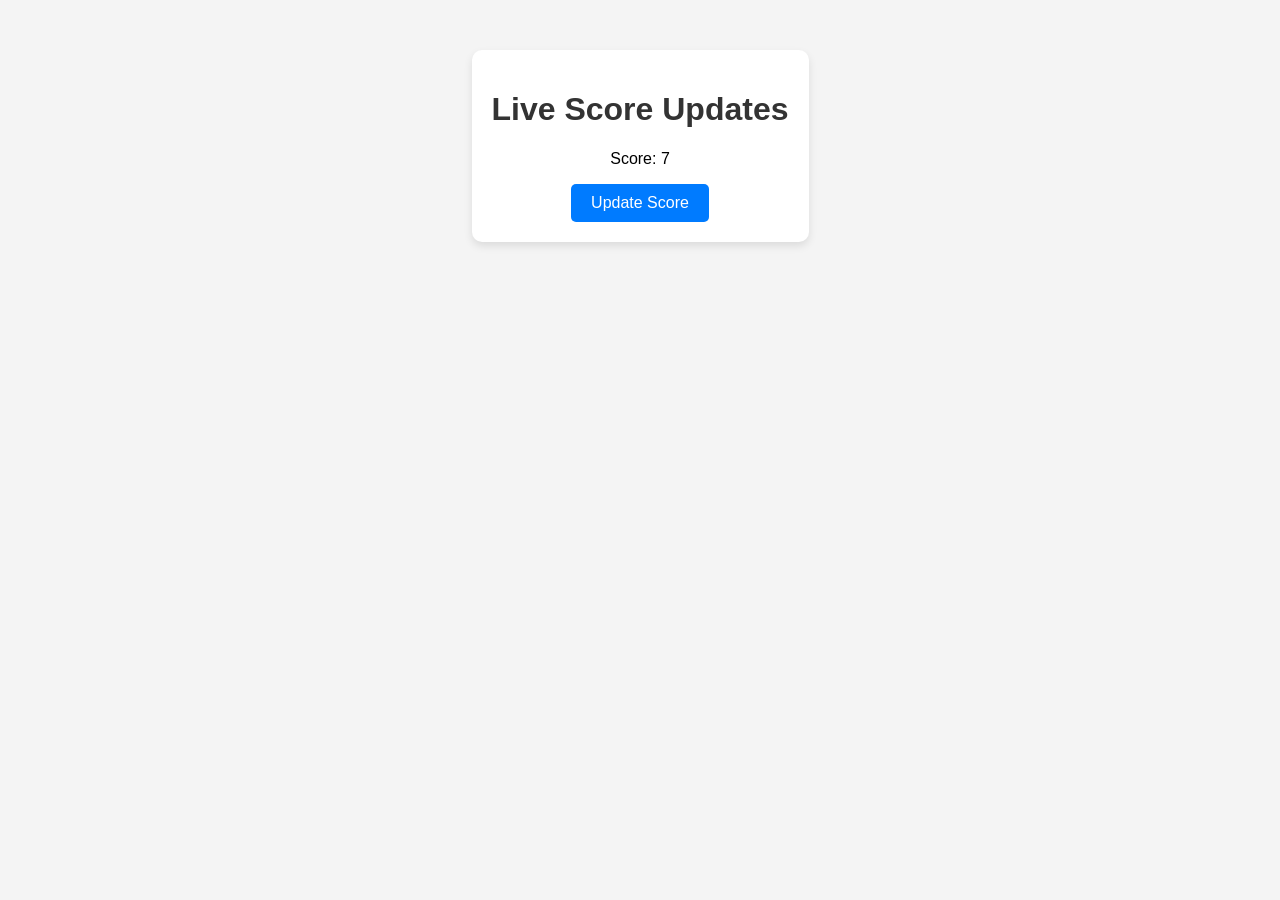
==== index.html @ dec2911f "Added initial files for ScoreSphere "A dynamic platform for live score updates, bringing the excitem" ====
<!DOCTYPE html>
<html lang="en">
<head>
  <meta charset="UTF-8">
  <meta name="viewport" content="width=device-width, initial-scale=1.0">
  <title>Score Updates</title>
  <link rel="stylesheet" href="styles.css">
</head>
<body>
  <div class="scoreboard">
    <h1>Live Score Updates</h1>
    <p id="score">Loading score...</p>
    <button onclick="updateScore()">Update Score</button>
  </div>
  <script src="script.js"></script>
</body>
</html>
---- styles.css ----
body {
  font-family: Arial, sans-serif;
  text-align: center;
  background-color: #f4f4f4;
  margin: 0;
  padding: 0;
}

.scoreboard {
  margin-top: 50px;
  padding: 20px;
  background: #fff;
  border-radius: 10px;
  box-shadow: 0 4px 8px rgba(0, 0, 0, 0.1);
  display: inline-block;
}

h1 {
  color: #333;
}

button {
  padding: 10px 20px;
  font-size: 16px;
  background-color: #007bff;
  color: #fff;
  border: none;
  border-radius: 5px;
  cursor: pointer;
}

button:hover {
  background-color: #0056b3;
}
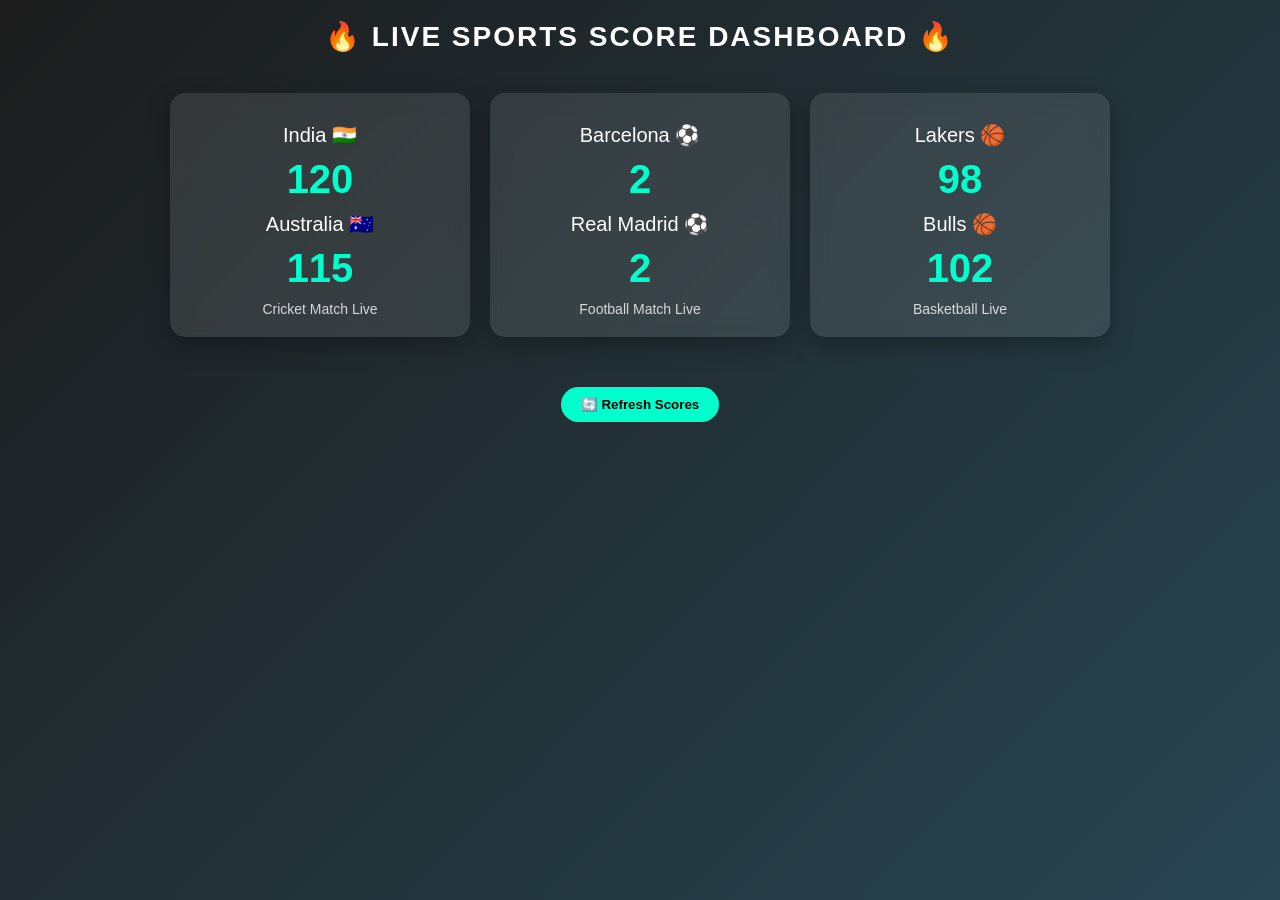
==== commit b2036c88: "Add files via upload" ====
--- a/index.html
+++ b/index.html
@@ -1,17 +1,181 @@
 <!DOCTYPE html>
 <html lang="en">
 <head>
-  <meta charset="UTF-8">
-  <meta name="viewport" content="width=device-width, initial-scale=1.0">
-  <title>Score Updates</title>
-  <link rel="stylesheet" href="styles.css">
+<meta charset="UTF-8" />
+<meta name="viewport" content="width=device-width, initial-scale=1.0"/>
+<title>Live Score Dashboard</title>
+
+<style>
+/* ===== Animated Background ===== */
+body {
+    margin: 0;
+    font-family: Arial, sans-serif;
+    height: 100vh;
+    overflow-x: hidden;
+    color: white;
+    background: linear-gradient(-45deg, #0f2027, #203a43, #2c5364, #1c1c1c);
+    background-size: 400% 400%;
+    animation: gradientBG 12s ease infinite;
+}
+
+@keyframes gradientBG {
+    0% {background-position: 0% 50%;}
+    50% {background-position: 100% 50%;}
+    100% {background-position: 0% 50%;}
+}
+
+/* ===== Header ===== */
+header {
+    text-align: center;
+    padding: 20px;
+    font-size: 28px;
+    font-weight: bold;
+    letter-spacing: 2px;
+}
+
+/* ===== Container ===== */
+.container {
+    display: flex;
+    justify-content: center;
+    flex-wrap: wrap;
+    gap: 20px;
+    padding: 20px;
+}
+
+/* ===== Score Cards ===== */
+.card {
+    width: 260px;
+    padding: 20px;
+    border-radius: 15px;
+    background: rgba(255, 255, 255, 0.1);
+    backdrop-filter: blur(10px);
+    box-shadow: 0 8px 25px rgba(0,0,0,0.3);
+    text-align: center;
+    transition: transform 0.3s ease, box-shadow 0.3s ease;
+}
+
+.card:hover {
+    transform: scale(1.05);
+    box-shadow: 0 12px 35px rgba(0,0,0,0.5);
+}
+
+/* Team names */
+.team {
+    font-size: 20px;
+    margin: 10px 0;
+}
+
+/* Score */
+.score {
+    font-size: 40px;
+    font-weight: bold;
+    margin: 10px 0;
+    color: #00ffcc;
+    transition: all 0.3s ease;
+}
+
+/* Status */
+.status {
+    font-size: 14px;
+    opacity: 0.8;
+}
+
+/* Button */
+button {
+    margin-top: 30px;
+    padding: 10px 20px;
+    border: none;
+    border-radius: 25px;
+    background: #00ffcc;
+    color: black;
+    font-weight: bold;
+    cursor: pointer;
+    transition: 0.3s;
+}
+
+button:hover {
+    background: white;
+}
+
+/* Fade animation */
+.fade {
+    animation: fadeEffect 0.5s;
+}
+
+@keyframes fadeEffect {
+    from {opacity: 0.3;}
+    to {opacity: 1;}
+}
+</style>
 </head>
+
 <body>
-  <div class="scoreboard">
-    <h1>Live Score Updates</h1>
-    <p id="score">Loading score...</p>
-    <button onclick="updateScore()">Update Score</button>
-  </div>
-  <script src="script.js"></script>
+
+<header>🔥 LIVE SPORTS SCORE DASHBOARD 🔥</header>
+
+<div class="container">
+
+    <div class="card" id="match1">
+        <div class="team">India 🇮🇳</div>
+        <div class="score" id="score1">120</div>
+        <div class="team">Australia 🇦🇺</div>
+        <div class="score" id="score2">115</div>
+        <div class="status">Cricket Match Live</div>
+    </div>
+
+    <div class="card" id="match2">
+        <div class="team">Barcelona ⚽</div>
+        <div class="score" id="score3">2</div>
+        <div class="team">Real Madrid ⚽</div>
+        <div class="score" id="score4">2</div>
+        <div class="status">Football Match Live</div>
+    </div>
+
+    <div class="card" id="match3">
+        <div class="team">Lakers 🏀</div>
+        <div class="score" id="score5">98</div>
+        <div class="team">Bulls 🏀</div>
+        <div class="score" id="score6">102</div>
+        <div class="status">Basketball Live</div>
+    </div>
+
+</div>
+
+<div style="text-align:center;">
+    <button onclick="updateScores()">🔄 Refresh Scores</button>
+</div>
+
+<script>
+// Random score generator
+function randomChange(value) {
+    let change = Math.floor(Math.random() * 5);
+    return value + change;
+}
+
+// Update all scores
+function updateScores() {
+
+    let scores = [
+        "score1","score2","score3","score4","score5","score6"
+    ];
+
+    scores.forEach(id => {
+        let el = document.getElementById(id);
+        let current = parseInt(el.innerText);
+        let updated = randomChange(current);
+
+        el.classList.add("fade");
+        el.innerText = updated;
+
+        setTimeout(() => {
+            el.classList.remove("fade");
+        }, 500);
+    });
+}
+
+// Auto update every 3 seconds
+setInterval(updateScores, 3000);
+</script>
+
 </body>
-</html>
+</html>
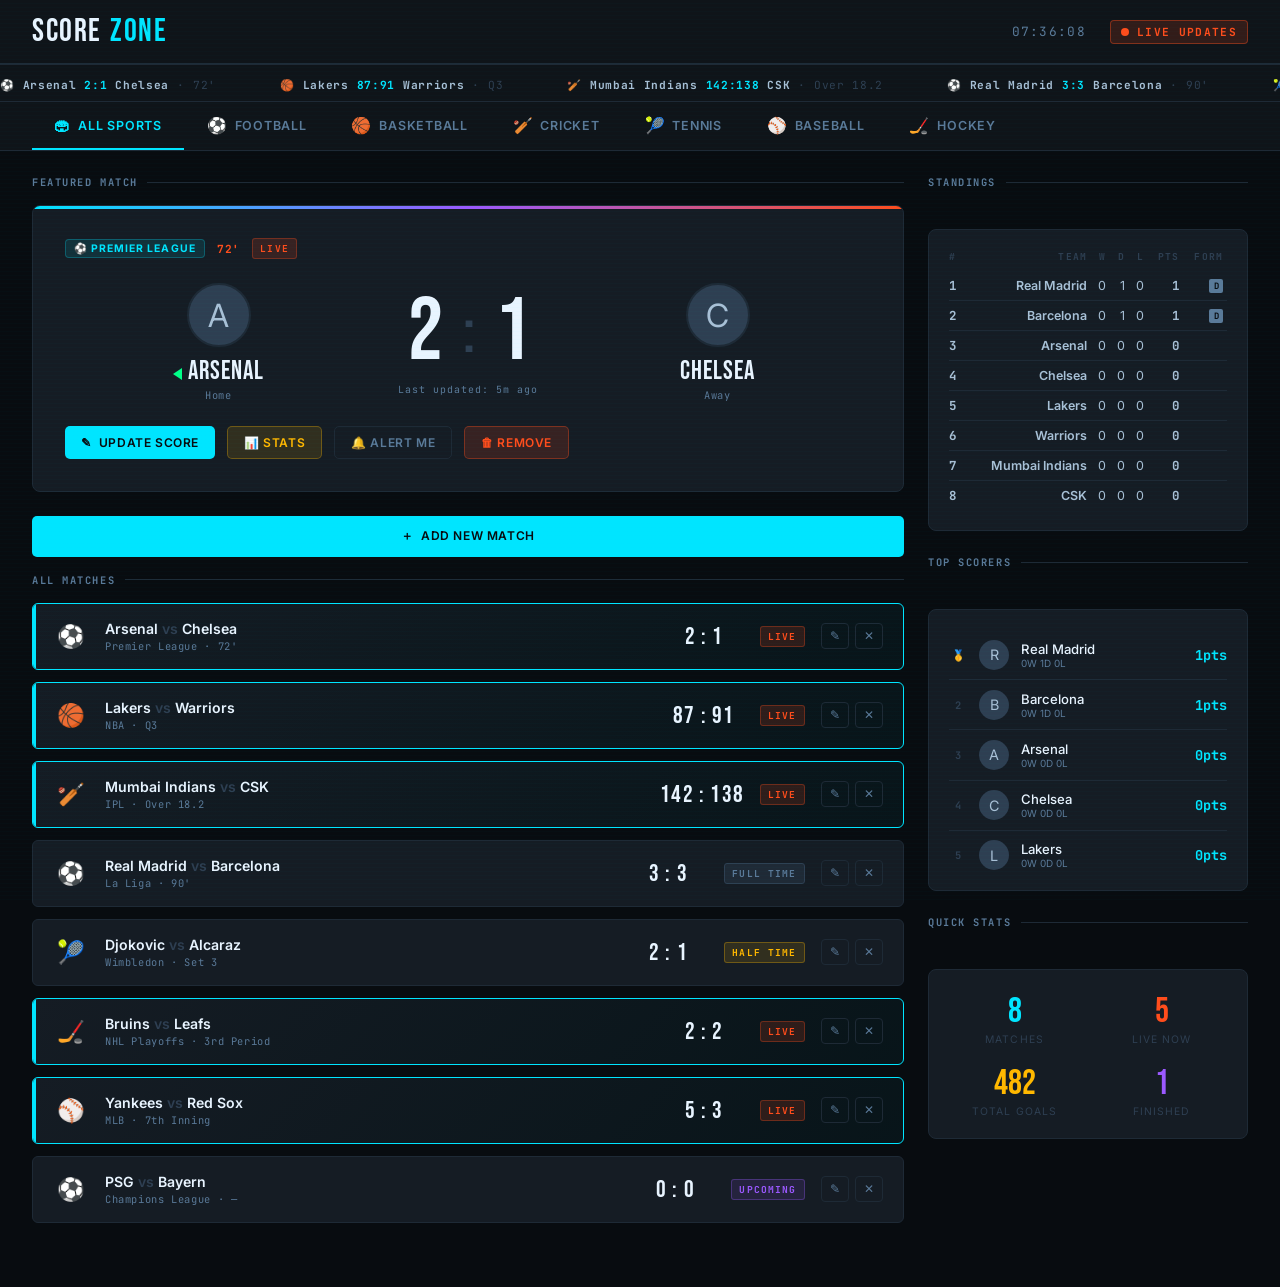
==== commit 8948683c: "Add files via upload" ====
--- a/index.html
+++ b/index.html
@@ -1,181 +1,1266 @@
 <!DOCTYPE html>
 <html lang="en">
 <head>
-<meta charset="UTF-8" />
-<meta name="viewport" content="width=device-width, initial-scale=1.0"/>
-<title>Live Score Dashboard</title>
-
+<meta charset="UTF-8">
+<meta name="viewport" content="width=device-width, initial-scale=1.0">
+<title>ScoreZone — Live Score Updates</title>
+<link href="https://fonts.googleapis.com/css2?family=Bebas+Neue&family=Inter:wght@400;500;600;700&family=JetBrains+Mono:wght@500;700&display=swap" rel="stylesheet">
 <style>
-/* ===== Animated Background ===== */
-body {
-    margin: 0;
-    font-family: Arial, sans-serif;
-    height: 100vh;
+  /* ── TOKEN SYSTEM ────────────────────────────────────── */
+  :root {
+    --void:    #080C10;
+    --panel:   #0F1419;
+    --card:    #151C24;
+    --edge:    #1E2A36;
+    --muted:   #2E3F52;
+    --dim:     #5A7A99;
+    --body:    #A8C0D6;
+    --bright:  #E8F4FF;
+    --neon:    #00E5FF;
+    --fire:    #FF4D1C;
+    --gold:    #FFB800;
+    --green:   #00FF88;
+    --red:     #FF3366;
+    --purple:  #9B59FF;
+    --font-display: 'Bebas Neue', sans-serif;
+    --font-body:    'Inter', sans-serif;
+    --font-data:    'JetBrains Mono', monospace;
+  }
+
+  *, *::before, *::after { box-sizing: border-box; margin: 0; padding: 0; }
+
+  body {
+    background: var(--void);
+    color: var(--body);
+    font-family: var(--font-body);
+    min-height: 100vh;
     overflow-x: hidden;
-    color: white;
-    background: linear-gradient(-45deg, #0f2027, #203a43, #2c5364, #1c1c1c);
-    background-size: 400% 400%;
-    animation: gradientBG 12s ease infinite;
-}
-
-@keyframes gradientBG {
-    0% {background-position: 0% 50%;}
-    50% {background-position: 100% 50%;}
-    100% {background-position: 0% 50%;}
-}
-
-/* ===== Header ===== */
-header {
+  }
+
+  /* ── SCANLINE ATMOSPHERE ────────────────────────────── */
+  body::before {
+    content: '';
+    position: fixed; inset: 0;
+    background: repeating-linear-gradient(
+      to bottom,
+      transparent 0px, transparent 3px,
+      rgba(0,229,255,0.015) 3px, rgba(0,229,255,0.015) 4px
+    );
+    pointer-events: none;
+    z-index: 9999;
+  }
+
+  /* ── HEADER ─────────────────────────────────────────── */
+  header {
+    background: var(--panel);
+    border-bottom: 1px solid var(--edge);
+    padding: 0 2rem;
+    display: flex;
+    align-items: center;
+    justify-content: space-between;
+    height: 64px;
+    position: sticky; top: 0; z-index: 100;
+    backdrop-filter: blur(12px);
+  }
+
+  .logo {
+    font-family: var(--font-display);
+    font-size: 2rem;
+    letter-spacing: 0.05em;
+    color: var(--bright);
+    display: flex; align-items: center; gap: 0.5rem;
+  }
+  .logo span { color: var(--neon); }
+
+  .live-badge {
+    display: flex; align-items: center; gap: 0.5rem;
+    background: rgba(255,77,28,0.15);
+    border: 1px solid rgba(255,77,28,0.4);
+    border-radius: 4px;
+    padding: 4px 10px;
+    font-family: var(--font-data);
+    font-size: 0.7rem;
+    font-weight: 700;
+    color: var(--fire);
+    letter-spacing: 0.12em;
+    text-transform: uppercase;
+  }
+  .live-dot {
+    width: 8px; height: 8px;
+    border-radius: 50%;
+    background: var(--fire);
+    animation: pulse 1.4s ease-in-out infinite;
+  }
+  @keyframes pulse {
+    0%, 100% { opacity: 1; transform: scale(1); }
+    50%       { opacity: 0.4; transform: scale(0.75); }
+  }
+
+  .header-right { display: flex; align-items: center; gap: 1.5rem; }
+
+  #clock {
+    font-family: var(--font-data);
+    font-size: 0.8rem;
+    color: var(--dim);
+    letter-spacing: 0.1em;
+  }
+
+  /* ── SPORT TABS ─────────────────────────────────────── */
+  .tabs-bar {
+    background: var(--panel);
+    border-bottom: 1px solid var(--edge);
+    padding: 0 2rem;
+    display: flex; gap: 0; overflow-x: auto;
+    scrollbar-width: none;
+  }
+  .tabs-bar::-webkit-scrollbar { display: none; }
+
+  .tab-btn {
+    background: none; border: none;
+    padding: 0 1.4rem;
+    height: 48px;
+    font-family: var(--font-body);
+    font-size: 0.78rem;
+    font-weight: 600;
+    letter-spacing: 0.06em;
+    text-transform: uppercase;
+    color: var(--dim);
+    cursor: pointer;
+    border-bottom: 2px solid transparent;
+    transition: color 0.2s, border-color 0.2s;
+    white-space: nowrap;
+    display: flex; align-items: center; gap: 0.45rem;
+  }
+  .tab-btn:hover { color: var(--body); }
+  .tab-btn.active { color: var(--neon); border-bottom-color: var(--neon); }
+  .tab-btn .tab-icon { font-size: 1rem; }
+
+  /* ── LAYOUT ─────────────────────────────────────────── */
+  .main-layout {
+    display: grid;
+    grid-template-columns: 1fr 320px;
+    gap: 1.5rem;
+    max-width: 1280px;
+    margin: 0 auto;
+    padding: 1.5rem 2rem 4rem;
+  }
+
+  @media (max-width: 900px) {
+    .main-layout { grid-template-columns: 1fr; }
+    .sidebar { display: none; }
+  }
+
+  /* ── SECTION LABELS ─────────────────────────────────── */
+  .section-label {
+    font-family: var(--font-data);
+    font-size: 0.65rem;
+    font-weight: 700;
+    letter-spacing: 0.15em;
+    text-transform: uppercase;
+    color: var(--dim);
+    margin-bottom: 1rem;
+    display: flex; align-items: center; gap: 0.6rem;
+  }
+  .section-label::after {
+    content: '';
+    flex: 1;
+    height: 1px;
+    background: var(--edge);
+  }
+
+  /* ── FEATURED MATCH (hero card) ─────────────────────── */
+  .featured-card {
+    background: var(--card);
+    border: 1px solid var(--edge);
+    border-radius: 8px;
+    padding: 2rem;
+    margin-bottom: 1.5rem;
+    position: relative;
+    overflow: hidden;
+  }
+  .featured-card::before {
+    content: '';
+    position: absolute;
+    top: 0; left: 0; right: 0;
+    height: 3px;
+    background: linear-gradient(90deg, var(--neon), var(--purple), var(--fire));
+  }
+
+  .featured-meta {
+    display: flex; align-items: center; gap: 0.75rem;
+    margin-bottom: 1.5rem;
+  }
+  .league-badge {
+    background: rgba(0,229,255,0.1);
+    border: 1px solid rgba(0,229,255,0.25);
+    border-radius: 4px;
+    padding: 2px 8px;
+    font-size: 0.65rem;
+    font-weight: 700;
+    letter-spacing: 0.1em;
+    color: var(--neon);
+    text-transform: uppercase;
+  }
+  .match-period {
+    font-family: var(--font-data);
+    font-size: 0.7rem;
+    color: var(--fire);
+    font-weight: 700;
+    letter-spacing: 0.08em;
+  }
+
+  .scoreboard {
+    display: flex;
+    align-items: center;
+    justify-content: space-between;
+    gap: 1rem;
+  }
+
+  .team-block {
+    flex: 1;
     text-align: center;
-    padding: 20px;
-    font-size: 28px;
-    font-weight: bold;
-    letter-spacing: 2px;
-}
-
-/* ===== Container ===== */
-.container {
-    display: flex;
-    justify-content: center;
+  }
+  .team-logo {
+    width: 64px; height: 64px;
+    border-radius: 50%;
+    display: flex; align-items: center; justify-content: center;
+    font-size: 2rem;
+    margin: 0 auto 0.75rem;
+    background: var(--muted);
+    border: 2px solid var(--edge);
+  }
+  .team-name {
+    font-family: var(--font-display);
+    font-size: 1.6rem;
+    letter-spacing: 0.04em;
+    color: var(--bright);
+    line-height: 1;
+    margin-bottom: 0.2rem;
+  }
+  .team-record {
+    font-family: var(--font-data);
+    font-size: 0.65rem;
+    color: var(--dim);
+    letter-spacing: 0.08em;
+  }
+
+  .score-center {
+    text-align: center;
+    min-width: 160px;
+  }
+  .big-score {
+    font-family: var(--font-display);
+    font-size: 5.5rem;
+    letter-spacing: -0.02em;
+    color: var(--bright);
+    line-height: 1;
+    display: flex; align-items: center; justify-content: center; gap: 0.25em;
+  }
+  .score-divider { color: var(--muted); font-size: 4rem; }
+  .score-updated {
+    font-family: var(--font-data);
+    font-size: 0.62rem;
+    color: var(--dim);
+    letter-spacing: 0.1em;
+    margin-top: 0.4rem;
+  }
+
+  .winner-indicator {
+    display: inline-block;
+    width: 0; height: 0;
+    border-top: 6px solid transparent;
+    border-bottom: 6px solid transparent;
+    border-right: 9px solid var(--green);
+    margin-right: 6px;
+    position: relative;
+    top: 1px;
+  }
+
+  /* ── MATCH CONTROLS ─────────────────────────────────── */
+  .match-controls {
+    display: flex; gap: 0.75rem; margin-top: 1.5rem;
     flex-wrap: wrap;
-    gap: 20px;
-    padding: 20px;
-}
-
-/* ===== Score Cards ===== */
-.card {
-    width: 260px;
-    padding: 20px;
-    border-radius: 15px;
-    background: rgba(255, 255, 255, 0.1);
-    backdrop-filter: blur(10px);
-    box-shadow: 0 8px 25px rgba(0,0,0,0.3);
+  }
+
+  .btn {
+    display: flex; align-items: center; gap: 0.4rem;
+    padding: 8px 16px;
+    border-radius: 5px;
+    font-family: var(--font-body);
+    font-size: 0.75rem;
+    font-weight: 600;
+    letter-spacing: 0.05em;
+    cursor: pointer;
+    border: none;
+    transition: all 0.15s;
+    text-transform: uppercase;
+  }
+  .btn-primary {
+    background: var(--neon);
+    color: var(--void);
+  }
+  .btn-primary:hover { background: #33ecff; transform: translateY(-1px); }
+
+  .btn-danger {
+    background: rgba(255,77,28,0.15);
+    color: var(--fire);
+    border: 1px solid rgba(255,77,28,0.35);
+  }
+  .btn-danger:hover { background: rgba(255,77,28,0.25); }
+
+  .btn-ghost {
+    background: transparent;
+    color: var(--dim);
+    border: 1px solid var(--edge);
+  }
+  .btn-ghost:hover { color: var(--body); border-color: var(--muted); }
+
+  .btn-gold {
+    background: rgba(255,184,0,0.12);
+    color: var(--gold);
+    border: 1px solid rgba(255,184,0,0.3);
+  }
+  .btn-gold:hover { background: rgba(255,184,0,0.22); }
+
+  /* ── ADD MATCH FORM ─────────────────────────────────── */
+  .add-match-panel {
+    background: var(--card);
+    border: 1px solid var(--edge);
+    border-radius: 8px;
+    padding: 1.5rem;
+    margin-bottom: 1.5rem;
+    display: none;
+  }
+  .add-match-panel.open { display: block; }
+
+  .form-grid {
+    display: grid;
+    grid-template-columns: 1fr auto 1fr;
+    gap: 1rem;
+    align-items: end;
+    margin-top: 1rem;
+  }
+  .form-vs {
+    font-family: var(--font-display);
+    font-size: 1.5rem;
+    color: var(--muted);
     text-align: center;
-    transition: transform 0.3s ease, box-shadow 0.3s ease;
-}
-
-.card:hover {
-    transform: scale(1.05);
-    box-shadow: 0 12px 35px rgba(0,0,0,0.5);
-}
-
-/* Team names */
-.team {
-    font-size: 20px;
-    margin: 10px 0;
-}
-
-/* Score */
-.score {
-    font-size: 40px;
-    font-weight: bold;
-    margin: 10px 0;
-    color: #00ffcc;
-    transition: all 0.3s ease;
-}
-
-/* Status */
-.status {
-    font-size: 14px;
-    opacity: 0.8;
-}
-
-/* Button */
-button {
-    margin-top: 30px;
-    padding: 10px 20px;
-    border: none;
-    border-radius: 25px;
-    background: #00ffcc;
-    color: black;
-    font-weight: bold;
+    padding-bottom: 0.3rem;
+  }
+
+  .form-group { display: flex; flex-direction: column; gap: 0.4rem; }
+  .form-group label {
+    font-size: 0.65rem;
+    font-weight: 700;
+    letter-spacing: 0.1em;
+    text-transform: uppercase;
+    color: var(--dim);
+  }
+  .form-group input, .form-group select {
+    background: var(--panel);
+    border: 1px solid var(--edge);
+    border-radius: 5px;
+    color: var(--bright);
+    padding: 8px 12px;
+    font-family: var(--font-body);
+    font-size: 0.85rem;
+    outline: none;
+    transition: border-color 0.15s;
+    width: 100%;
+  }
+  .form-group input:focus, .form-group select:focus {
+    border-color: var(--neon);
+  }
+  .form-group select option { background: var(--panel); }
+
+  .form-row {
+    display: grid;
+    grid-template-columns: 1fr 1fr 1fr;
+    gap: 1rem;
+    margin-top: 1rem;
+  }
+  .form-actions { display: flex; gap: 0.75rem; margin-top: 1.25rem; }
+
+  /* ── MATCHES LIST ───────────────────────────────────── */
+  .matches-list { display: flex; flex-direction: column; gap: 0.75rem; }
+
+  .match-row {
+    background: var(--card);
+    border: 1px solid var(--edge);
+    border-radius: 6px;
+    padding: 1rem 1.25rem;
+    display: flex; align-items: center; gap: 1rem;
+    transition: border-color 0.2s, transform 0.15s;
     cursor: pointer;
-    transition: 0.3s;
-}
-
-button:hover {
-    background: white;
-}
-
-/* Fade animation */
-.fade {
-    animation: fadeEffect 0.5s;
-}
-
-@keyframes fadeEffect {
-    from {opacity: 0.3;}
-    to {opacity: 1;}
-}
+    position: relative;
+    overflow: hidden;
+  }
+  .match-row:hover { border-color: var(--muted); transform: translateX(2px); }
+  .match-row.active-match {
+    border-color: var(--neon);
+    background: linear-gradient(135deg, var(--card), rgba(0,229,255,0.04));
+  }
+  .match-row.active-match::before {
+    content: '';
+    position: absolute;
+    left: 0; top: 0; bottom: 0;
+    width: 3px;
+    background: var(--neon);
+  }
+
+  .match-sport-icon {
+    font-size: 1.4rem;
+    width: 36px; text-align: center;
+    flex-shrink: 0;
+  }
+  .match-info { flex: 1; min-width: 0; }
+  .match-teams {
+    font-weight: 600;
+    font-size: 0.88rem;
+    color: var(--bright);
+    white-space: nowrap;
+    overflow: hidden;
+    text-overflow: ellipsis;
+  }
+  .match-sub {
+    font-size: 0.65rem;
+    color: var(--dim);
+    margin-top: 2px;
+    font-family: var(--font-data);
+    letter-spacing: 0.06em;
+  }
+
+  .match-score-pill {
+    font-family: var(--font-display);
+    font-size: 1.5rem;
+    letter-spacing: 0.05em;
+    color: var(--bright);
+    min-width: 80px;
+    text-align: center;
+  }
+
+  .status-chip {
+    font-family: var(--font-data);
+    font-size: 0.6rem;
+    font-weight: 700;
+    letter-spacing: 0.12em;
+    padding: 3px 7px;
+    border-radius: 3px;
+    text-transform: uppercase;
+    flex-shrink: 0;
+  }
+  .chip-live    { background: rgba(255,77,28,0.15); color: var(--fire); border: 1px solid rgba(255,77,28,0.3); }
+  .chip-final   { background: rgba(90,122,153,0.15); color: var(--dim); border: 1px solid var(--muted); }
+  .chip-soon    { background: rgba(155,89,255,0.12); color: var(--purple); border: 1px solid rgba(155,89,255,0.3); }
+  .chip-ht      { background: rgba(255,184,0,0.12); color: var(--gold); border: 1px solid rgba(255,184,0,0.3); }
+
+  .match-actions { display: flex; gap: 0.4rem; flex-shrink: 0; }
+  .icon-btn {
+    background: none; border: 1px solid var(--edge);
+    border-radius: 4px; padding: 5px 8px;
+    color: var(--dim); cursor: pointer;
+    font-size: 0.75rem; transition: all 0.15s;
+  }
+  .icon-btn:hover { color: var(--bright); border-color: var(--muted); }
+  .icon-btn.del:hover { color: var(--red); border-color: var(--red); }
+
+  /* ── SCORE UPDATE MODAL ─────────────────────────────── */
+  .modal-overlay {
+    position: fixed; inset: 0;
+    background: rgba(8,12,16,0.85);
+    backdrop-filter: blur(8px);
+    z-index: 200;
+    display: none; align-items: center; justify-content: center;
+    padding: 1rem;
+  }
+  .modal-overlay.open { display: flex; }
+
+  .modal {
+    background: var(--card);
+    border: 1px solid var(--edge);
+    border-radius: 10px;
+    width: 100%;
+    max-width: 480px;
+    padding: 2rem;
+    animation: slideUp 0.25s ease;
+    position: relative;
+  }
+  @keyframes slideUp {
+    from { opacity: 0; transform: translateY(20px); }
+    to   { opacity: 1; transform: translateY(0); }
+  }
+  .modal::before {
+    content: '';
+    position: absolute; top: 0; left: 0; right: 0;
+    height: 2px;
+    background: linear-gradient(90deg, var(--neon), var(--purple));
+    border-radius: 10px 10px 0 0;
+  }
+
+  .modal-header {
+    display: flex; align-items: center; justify-content: space-between;
+    margin-bottom: 1.5rem;
+  }
+  .modal-title {
+    font-family: var(--font-display);
+    font-size: 1.6rem;
+    color: var(--bright);
+    letter-spacing: 0.05em;
+  }
+  .modal-close {
+    background: none; border: 1px solid var(--edge);
+    border-radius: 4px; width: 32px; height: 32px;
+    color: var(--dim); cursor: pointer; font-size: 1rem;
+    display: flex; align-items: center; justify-content: center;
+    transition: all 0.15s;
+  }
+  .modal-close:hover { color: var(--bright); border-color: var(--muted); }
+
+  .score-editor {
+    display: flex; align-items: center; justify-content: center;
+    gap: 1.5rem; margin: 1.5rem 0;
+  }
+  .score-team-col { text-align: center; }
+  .score-team-name {
+    font-size: 0.7rem; font-weight: 700;
+    letter-spacing: 0.1em; text-transform: uppercase;
+    color: var(--dim); margin-bottom: 0.75rem;
+  }
+  .score-stepper {
+    display: flex; flex-direction: column; align-items: center; gap: 0.4rem;
+  }
+  .stepper-btn {
+    background: var(--panel); border: 1px solid var(--edge);
+    border-radius: 4px; width: 36px; height: 28px;
+    color: var(--body); cursor: pointer; font-size: 1rem;
+    display: flex; align-items: center; justify-content: center;
+    transition: all 0.15s;
+  }
+  .stepper-btn:hover { background: var(--muted); color: var(--bright); }
+  .stepper-btn.up:hover { border-color: var(--green); color: var(--green); }
+  .stepper-btn.down:hover { border-color: var(--red); color: var(--red); }
+
+  .score-input {
+    background: var(--panel); border: 1px solid var(--edge);
+    border-radius: 6px; color: var(--bright);
+    font-family: var(--font-display);
+    font-size: 3.5rem;
+    width: 90px; height: 80px;
+    text-align: center; outline: none;
+    transition: border-color 0.15s;
+  }
+  .score-input:focus { border-color: var(--neon); }
+
+  .score-dash {
+    font-family: var(--font-display);
+    font-size: 2.5rem;
+    color: var(--muted);
+  }
+
+  .status-select-row {
+    display: flex; gap: 0.5rem; margin-bottom: 1.5rem; flex-wrap: wrap;
+  }
+  .status-opt {
+    flex: 1; min-width: 70px;
+    padding: 7px 8px;
+    border-radius: 4px;
+    border: 1px solid var(--edge);
+    background: none;
+    cursor: pointer;
+    font-family: var(--font-data);
+    font-size: 0.65rem;
+    font-weight: 700;
+    letter-spacing: 0.1em;
+    text-transform: uppercase;
+    color: var(--dim);
+    text-align: center;
+    transition: all 0.15s;
+  }
+  .status-opt.sel-live   { background: rgba(255,77,28,0.15); color: var(--fire); border-color: var(--fire); }
+  .status-opt.sel-ht     { background: rgba(255,184,0,0.12); color: var(--gold); border-color: var(--gold); }
+  .status-opt.sel-final  { background: rgba(90,122,153,0.15); color: var(--dim); border-color: var(--muted); }
+  .status-opt.sel-soon   { background: rgba(155,89,255,0.12); color: var(--purple); border-color: var(--purple); }
+
+  /* ── SIDEBAR ────────────────────────────────────────── */
+  .sidebar { display: flex; flex-direction: column; gap: 1.5rem; }
+
+  .sidebar-card {
+    background: var(--card);
+    border: 1px solid var(--edge);
+    border-radius: 8px;
+    padding: 1.25rem;
+  }
+
+  .top-scorer-row {
+    display: flex; align-items: center; gap: 0.75rem;
+    padding: 0.6rem 0;
+    border-bottom: 1px solid var(--edge);
+  }
+  .top-scorer-row:last-child { border-bottom: none; padding-bottom: 0; }
+  .scorer-rank {
+    font-family: var(--font-data);
+    font-size: 0.65rem;
+    font-weight: 700;
+    color: var(--muted);
+    width: 18px;
+    text-align: center;
+    flex-shrink: 0;
+  }
+  .scorer-rank.gold-rank { color: var(--gold); }
+  .scorer-avatar {
+    width: 30px; height: 30px; border-radius: 50%;
+    background: var(--muted);
+    display: flex; align-items: center; justify-content: center;
+    font-size: 0.9rem; flex-shrink: 0;
+  }
+  .scorer-name { flex: 1; font-size: 0.82rem; color: var(--bright); font-weight: 500; }
+  .scorer-club { font-size: 0.62rem; color: var(--dim); }
+  .scorer-goals {
+    font-family: var(--font-data);
+    font-size: 0.85rem;
+    font-weight: 700;
+    color: var(--neon);
+  }
+
+  /* ── STANDINGS ──────────────────────────────────────── */
+  .standings-table { width: 100%; border-collapse: collapse; }
+  .standings-table th {
+    font-family: var(--font-data);
+    font-size: 0.6rem;
+    font-weight: 700;
+    letter-spacing: 0.12em;
+    text-transform: uppercase;
+    color: var(--muted);
+    text-align: right;
+    padding: 0 4px 0.5rem;
+  }
+  .standings-table th:first-child { text-align: left; padding-left: 0; }
+  .standings-table td {
+    font-size: 0.78rem;
+    color: var(--body);
+    text-align: right;
+    padding: 6px 4px;
+    border-bottom: 1px solid var(--edge);
+  }
+  .standings-table td:first-child { text-align: left; padding-left: 0; }
+  .standings-table tr:last-child td { border-bottom: none; }
+  .st-pos {
+    font-family: var(--font-data);
+    font-size: 0.65rem;
+    font-weight: 700;
+    color: var(--muted);
+    width: 16px;
+  }
+  .st-team-name { color: var(--bright); font-weight: 600; }
+  .st-pts {
+    font-family: var(--font-data);
+    font-weight: 700;
+    color: var(--neon);
+  }
+  .st-form { display: flex; gap: 2px; justify-content: flex-end; }
+  .form-w { background: var(--green); color: var(--void); }
+  .form-d { background: var(--dim); color: var(--void); }
+  .form-l { background: var(--red); color: white; }
+  .form-w, .form-d, .form-l {
+    width: 14px; height: 14px;
+    border-radius: 2px;
+    font-size: 0.55rem;
+    font-weight: 700;
+    display: flex; align-items: center; justify-content: center;
+    font-family: var(--font-data);
+  }
+
+  /* ── TOAST ──────────────────────────────────────────── */
+  #toast-container {
+    position: fixed; bottom: 2rem; right: 2rem;
+    z-index: 999; display: flex; flex-direction: column; gap: 0.6rem;
+  }
+  .toast {
+    background: var(--card);
+    border: 1px solid var(--edge);
+    border-left: 3px solid var(--neon);
+    border-radius: 6px;
+    padding: 0.75rem 1rem;
+    min-width: 240px;
+    max-width: 320px;
+    font-size: 0.8rem;
+    color: var(--bright);
+    animation: toastIn 0.25s ease, toastOut 0.3s ease 2.7s forwards;
+    box-shadow: 0 8px 32px rgba(0,0,0,0.4);
+  }
+  .toast.error-toast { border-left-color: var(--red); }
+  @keyframes toastIn  { from { opacity: 0; transform: translateX(20px); } }
+  @keyframes toastOut { to   { opacity: 0; transform: translateX(20px); } }
+
+  /* ── EMPTY STATE ────────────────────────────────────── */
+  .empty-state {
+    text-align: center;
+    padding: 3rem 1rem;
+    color: var(--dim);
+  }
+  .empty-state .empty-icon { font-size: 3rem; margin-bottom: 1rem; opacity: 0.4; }
+  .empty-state p { font-size: 0.85rem; line-height: 1.6; }
+
+  /* ── FLICKER ANIMATION ──────────────────────────────── */
+  .score-flash { animation: scoreFlash 0.6s ease; }
+  @keyframes scoreFlash {
+    0%  { color: var(--bright); }
+    30% { color: var(--green); text-shadow: 0 0 20px var(--green); }
+    100%{ color: var(--bright); text-shadow: none; }
+  }
+
+  /* ── TICKER ─────────────────────────────────────────── */
+  .ticker-bar {
+    background: var(--panel);
+    border-top: 1px solid var(--edge);
+    border-bottom: 1px solid var(--edge);
+    padding: 0.5rem 0;
+    overflow: hidden;
+    white-space: nowrap;
+  }
+  .ticker-inner {
+    display: inline-flex; gap: 4rem;
+    animation: ticker 40s linear infinite;
+  }
+  .ticker-item {
+    font-family: var(--font-data);
+    font-size: 0.7rem;
+    letter-spacing: 0.06em;
+    color: var(--body);
+    display: flex; align-items: center; gap: 0.5rem;
+    flex-shrink: 0;
+  }
+  .ticker-item .ticker-score { color: var(--neon); font-weight: 700; }
+  .ticker-item .ticker-dot   { color: var(--muted); }
+  @keyframes ticker { from { transform: translateX(0); } to { transform: translateX(-50%); } }
 </style>
 </head>
-
 <body>
 
-<header>🔥 LIVE SPORTS SCORE DASHBOARD 🔥</header>
-
-<div class="container">
-
-    <div class="card" id="match1">
-        <div class="team">India 🇮🇳</div>
-        <div class="score" id="score1">120</div>
-        <div class="team">Australia 🇦🇺</div>
-        <div class="score" id="score2">115</div>
-        <div class="status">Cricket Match Live</div>
+<!-- ── HEADER ── -->
+<header>
+  <div class="logo">Score<span>Zone</span></div>
+  <div class="header-right">
+    <div id="clock">--:--:--</div>
+    <div class="live-badge"><div class="live-dot"></div> Live Updates</div>
+  </div>
+</header>
+
+<!-- ── TICKER ── -->
+<div class="ticker-bar" id="ticker-bar">
+  <div class="ticker-inner" id="ticker-inner"><!-- filled by JS --></div>
+</div>
+
+<!-- ── SPORT TABS ── -->
+<div class="tabs-bar">
+  <button class="tab-btn active" onclick="filterSport('all',this)"><span class="tab-icon">🏟</span> All Sports</button>
+  <button class="tab-btn" onclick="filterSport('soccer',this)"><span class="tab-icon">⚽</span> Football</button>
+  <button class="tab-btn" onclick="filterSport('basketball',this)"><span class="tab-icon">🏀</span> Basketball</button>
+  <button class="tab-btn" onclick="filterSport('cricket',this)"><span class="tab-icon">🏏</span> Cricket</button>
+  <button class="tab-btn" onclick="filterSport('tennis',this)"><span class="tab-icon">🎾</span> Tennis</button>
+  <button class="tab-btn" onclick="filterSport('baseball',this)"><span class="tab-icon">⚾</span> Baseball</button>
+  <button class="tab-btn" onclick="filterSport('hockey',this)"><span class="tab-icon">🏒</span> Hockey</button>
+</div>
+
+<!-- ── MAIN ── -->
+<div class="main-layout">
+  <div class="feed-col">
+    <!-- Featured Hero -->
+    <div class="section-label">Featured Match</div>
+    <div class="featured-card" id="featured-card">
+      <div id="featured-inner">
+        <div class="empty-state"><div class="empty-icon">🏟</div><p>Add a match below to feature it here.</p></div>
+      </div>
     </div>
 
-    <div class="card" id="match2">
-        <div class="team">Barcelona ⚽</div>
-        <div class="score" id="score3">2</div>
-        <div class="team">Real Madrid ⚽</div>
-        <div class="score" id="score4">2</div>
-        <div class="status">Football Match Live</div>
+    <!-- Add Match Toggle -->
+    <button class="btn btn-primary" onclick="toggleAddPanel()" style="margin-bottom:1rem; width:100%; justify-content:center; padding:12px;">
+      ＋ &nbsp;Add New Match
+    </button>
+
+    <!-- Add Match Form -->
+    <div class="add-match-panel" id="add-panel">
+      <div class="section-label">New Match</div>
+      <div class="form-row">
+        <div class="form-group">
+          <label>Sport</label>
+          <select id="f-sport">
+            <option value="soccer">⚽ Football</option>
+            <option value="basketball">🏀 Basketball</option>
+            <option value="cricket">🏏 Cricket</option>
+            <option value="tennis">🎾 Tennis</option>
+            <option value="baseball">⚾ Baseball</option>
+            <option value="hockey">🏒 Hockey</option>
+          </select>
+        </div>
+        <div class="form-group">
+          <label>League / Tournament</label>
+          <input type="text" id="f-league" placeholder="e.g. Premier League">
+        </div>
+        <div class="form-group">
+          <label>Period / Minute</label>
+          <input type="text" id="f-period" placeholder="e.g. 67'">
+        </div>
+      </div>
+      <div class="form-grid">
+        <div class="form-group">
+          <label>Home Team</label>
+          <input type="text" id="f-team1" placeholder="Team name">
+        </div>
+        <div class="form-vs">VS</div>
+        <div class="form-group">
+          <label>Away Team</label>
+          <input type="text" id="f-team2" placeholder="Team name">
+        </div>
+      </div>
+      <div class="form-row">
+        <div class="form-group">
+          <label>Home Score</label>
+          <input type="number" id="f-score1" value="0" min="0">
+        </div>
+        <div class="form-group">
+          <label>Away Score</label>
+          <input type="number" id="f-score2" value="0" min="0">
+        </div>
+        <div class="form-group">
+          <label>Status</label>
+          <select id="f-status">
+            <option value="live">🔴 Live</option>
+            <option value="ht">🟡 Half Time</option>
+            <option value="final">⚫ Full Time</option>
+            <option value="soon">🟣 Upcoming</option>
+          </select>
+        </div>
+      </div>
+      <div class="form-actions">
+        <button class="btn btn-primary" onclick="addMatch()">Add Match</button>
+        <button class="btn btn-ghost" onclick="toggleAddPanel()">Cancel</button>
+      </div>
     </div>
 
-    <div class="card" id="match3">
-        <div class="team">Lakers 🏀</div>
-        <div class="score" id="score5">98</div>
-        <div class="team">Bulls 🏀</div>
-        <div class="score" id="score6">102</div>
-        <div class="status">Basketball Live</div>
+    <!-- Match List -->
+    <div class="section-label" id="list-label">All Matches</div>
+    <div class="matches-list" id="matches-list">
+      <div class="empty-state"><div class="empty-icon">📋</div><p>No matches yet. Add one above to get started.</p></div>
     </div>
-
+  </div>
+
+  <!-- Sidebar -->
+  <aside class="sidebar">
+    <div class="section-label">Standings</div>
+    <div class="sidebar-card">
+      <table class="standings-table" id="standings-table">
+        <thead>
+          <tr>
+            <th style="width:18px">#</th>
+            <th>Team</th>
+            <th>W</th><th>D</th><th>L</th>
+            <th>Pts</th>
+            <th>Form</th>
+          </tr>
+        </thead>
+        <tbody id="standings-body">
+          <tr><td colspan="7" style="text-align:center;color:var(--muted);font-size:0.75rem;padding:1rem 0">Add matches to build standings</td></tr>
+        </tbody>
+      </table>
+    </div>
+
+    <div class="section-label">Top Scorers</div>
+    <div class="sidebar-card" id="top-scorers-card">
+      <div style="color:var(--muted);font-size:0.75rem;text-align:center;padding:0.5rem 0">Update scores to track scorers</div>
+    </div>
+
+    <div class="section-label">Quick Stats</div>
+    <div class="sidebar-card" id="stats-card">
+      <div style="display:grid;grid-template-columns:1fr 1fr;gap:1rem;" id="stats-grid">
+        <div style="text-align:center">
+          <div style="font-family:var(--font-display);font-size:2.2rem;color:var(--neon)" id="stat-total">0</div>
+          <div style="font-size:0.65rem;color:var(--muted);letter-spacing:0.1em;text-transform:uppercase">Matches</div>
+        </div>
+        <div style="text-align:center">
+          <div style="font-family:var(--font-display);font-size:2.2rem;color:var(--fire)" id="stat-live">0</div>
+          <div style="font-size:0.65rem;color:var(--muted);letter-spacing:0.1em;text-transform:uppercase">Live Now</div>
+        </div>
+        <div style="text-align:center">
+          <div style="font-family:var(--font-display);font-size:2.2rem;color:var(--gold)" id="stat-goals">0</div>
+          <div style="font-size:0.65rem;color:var(--muted);letter-spacing:0.1em;text-transform:uppercase">Total Goals</div>
+        </div>
+        <div style="text-align:center">
+          <div style="font-family:var(--font-display);font-size:2.2rem;color:var(--purple)" id="stat-final">0</div>
+          <div style="font-size:0.65rem;color:var(--muted);letter-spacing:0.1em;text-transform:uppercase">Finished</div>
+        </div>
+      </div>
+    </div>
+  </aside>
 </div>
 
-<div style="text-align:center;">
-    <button onclick="updateScores()">🔄 Refresh Scores</button>
+<!-- ── SCORE UPDATE MODAL ── -->
+<div class="modal-overlay" id="modal-overlay" onclick="closeModal(event)">
+  <div class="modal">
+    <div class="modal-header">
+      <div class="modal-title" id="modal-title">Update Score</div>
+      <button class="modal-close" onclick="closeModalDirect()">✕</button>
+    </div>
+    <div id="modal-match-info" style="font-size:0.75rem;color:var(--dim);margin-bottom:1rem;font-family:var(--font-data);letter-spacing:0.06em"></div>
+
+    <div class="status-select-row" id="status-opts">
+      <button class="status-opt" data-s="live"  onclick="selectStatus('live',this)">🔴 Live</button>
+      <button class="status-opt" data-s="ht"    onclick="selectStatus('ht',this)">🟡 HT</button>
+      <button class="status-opt" data-s="final" onclick="selectStatus('final',this)">⚫ FT</button>
+      <button class="status-opt" data-s="soon"  onclick="selectStatus('soon',this)">🟣 Soon</button>
+    </div>
+
+    <div class="form-group" style="margin-bottom:1rem">
+      <label>Period / Minute</label>
+      <input type="text" id="modal-period" placeholder="e.g. 73' or Q3 or 2nd Innings">
+    </div>
+
+    <div class="score-editor">
+      <div class="score-team-col">
+        <div class="score-team-name" id="modal-t1-name">Home</div>
+        <div class="score-stepper">
+          <button class="stepper-btn up" onclick="adjustScore(1,1)">▲</button>
+          <input class="score-input" type="number" id="modal-s1" min="0" value="0">
+          <button class="stepper-btn down" onclick="adjustScore(1,-1)">▼</button>
+        </div>
+      </div>
+      <div class="score-dash">:</div>
+      <div class="score-team-col">
+        <div class="score-team-name" id="modal-t2-name">Away</div>
+        <div class="score-stepper">
+          <button class="stepper-btn up" onclick="adjustScore(2,1)">▲</button>
+          <input class="score-input" type="number" id="modal-s2" min="0" value="0">
+          <button class="stepper-btn down" onclick="adjustScore(2,-1)">▼</button>
+        </div>
+      </div>
+    </div>
+
+    <div style="display:flex;gap:0.75rem;margin-top:0.5rem">
+      <button class="btn btn-primary" style="flex:1;justify-content:center" onclick="saveScore()">Save Score</button>
+      <button class="btn btn-ghost" onclick="closeModalDirect()">Cancel</button>
+    </div>
+  </div>
 </div>
 
+<!-- ── TOAST ── -->
+<div id="toast-container"></div>
+
 <script>
-// Random score generator
-function randomChange(value) {
-    let change = Math.floor(Math.random() * 5);
-    return value + change;
-}
-
-// Update all scores
-function updateScores() {
-
-    let scores = [
-        "score1","score2","score3","score4","score5","score6"
-    ];
-
-    scores.forEach(id => {
-        let el = document.getElementById(id);
-        let current = parseInt(el.innerText);
-        let updated = randomChange(current);
-
-        el.classList.add("fade");
-        el.innerText = updated;
-
-        setTimeout(() => {
-            el.classList.remove("fade");
-        }, 500);
+/* ─── DATA ─────────────────────────────────────────────── */
+let matches = [];
+let editingId = null;
+let editingStatus = 'live';
+let currentFilter = 'all';
+let idCounter = 1;
+
+const SPORT_ICONS = {
+  soccer:'⚽', basketball:'🏀', cricket:'🏏',
+  tennis:'🎾', baseball:'⚾', hockey:'🏒'
+};
+
+/* ─── CLOCK ────────────────────────────────────────────── */
+function updateClock(){
+  document.getElementById('clock').textContent =
+    new Date().toLocaleTimeString('en-GB',{hour:'2-digit',minute:'2-digit',second:'2-digit'});
+}
+setInterval(updateClock, 1000); updateClock();
+
+/* ─── ADD MATCH ─────────────────────────────────────────── */
+function toggleAddPanel(){
+  const p = document.getElementById('add-panel');
+  p.classList.toggle('open');
+}
+
+function addMatch(){
+  const t1 = document.getElementById('f-team1').value.trim();
+  const t2 = document.getElementById('f-team2').value.trim();
+  if(!t1||!t2){ showToast('Enter both team names.','error'); return; }
+  const m = {
+    id: idCounter++,
+    sport:  document.getElementById('f-sport').value,
+    league: document.getElementById('f-league').value.trim()||'Unknown League',
+    period: document.getElementById('f-period').value.trim()||'—',
+    team1: t1, team2: t2,
+    score1: parseInt(document.getElementById('f-score1').value)||0,
+    score2: parseInt(document.getElementById('f-score2').value)||0,
+    status: document.getElementById('f-status').value,
+    addedAt: Date.now()
+  };
+  matches.unshift(m);
+  document.getElementById('add-panel').classList.remove('open');
+  clearAddForm();
+  render();
+  showToast(`Match added: ${t1} vs ${t2}`);
+}
+
+function clearAddForm(){
+  ['f-team1','f-team2','f-league','f-period'].forEach(id=>{
+    document.getElementById(id).value='';
+  });
+  document.getElementById('f-score1').value=0;
+  document.getElementById('f-score2').value=0;
+}
+
+/* ─── FILTER ─────────────────────────────────────────────── */
+function filterSport(sport, btn){
+  currentFilter = sport;
+  document.querySelectorAll('.tab-btn').forEach(b=>b.classList.remove('active'));
+  btn.classList.add('active');
+  render();
+}
+
+function filtered(){
+  if(currentFilter==='all') return matches;
+  return matches.filter(m=>m.sport===currentFilter);
+}
+
+/* ─── RENDER ─────────────────────────────────────────────── */
+function render(){
+  renderFeatured();
+  renderList();
+  renderSidebar();
+  renderTicker();
+}
+
+function statusChip(s){
+  const map={live:'chip-live',final:'chip-final',soon:'chip-soon',ht:'chip-ht'};
+  const label={live:'Live',final:'Full Time',soon:'Upcoming',ht:'Half Time'};
+  return `<span class="status-chip ${map[s]||'chip-final'}">${label[s]||s}</span>`;
+}
+
+function renderFeatured(){
+  const fi = document.getElementById('featured-inner');
+  const list = filtered();
+  if(!list.length){
+    fi.innerHTML='<div class="empty-state"><div class="empty-icon">🏟</div><p>Add a match below to feature it here.</p></div>';
+    return;
+  }
+  const m = list.find(x=>x.status==='live') || list[0];
+  const w1 = m.score1>m.score2, w2=m.score2>m.score1;
+  fi.innerHTML=`
+    <div class="featured-meta">
+      <span class="league-badge">${SPORT_ICONS[m.sport]} ${m.league}</span>
+      <span class="match-period">${m.period}</span>
+      ${statusChip(m.status)}
+    </div>
+    <div class="scoreboard">
+      <div class="team-block">
+        <div class="team-logo">${m.team1.charAt(0)}</div>
+        <div class="team-name">${w1?'<span class="winner-indicator"></span>':''}${m.team1}</div>
+        <div class="team-record">Home</div>
+      </div>
+      <div class="score-center">
+        <div class="big-score" id="feat-score">
+          <span id="fs1">${m.score1}</span>
+          <span class="score-divider">:</span>
+          <span id="fs2">${m.score2}</span>
+        </div>
+        <div class="score-updated">Last updated: ${timeAgo(m.addedAt)}</div>
+      </div>
+      <div class="team-block">
+        <div class="team-logo">${m.team2.charAt(0)}</div>
+        <div class="team-name">${w2?'<span class="winner-indicator" style="border-right-color:var(--green)"></span>':''}${m.team2}</div>
+        <div class="team-record">Away</div>
+      </div>
+    </div>
+    <div class="match-controls">
+      <button class="btn btn-primary" onclick="openModal(${m.id})">✎ &nbsp;Update Score</button>
+      <button class="btn btn-gold">📊 Stats</button>
+      <button class="btn btn-ghost">🔔 Alert Me</button>
+      <button class="btn btn-danger" onclick="deleteMatch(${m.id})">🗑 Remove</button>
+    </div>`;
+}
+
+function renderList(){
+  const el = document.getElementById('matches-list');
+  const list = filtered();
+  if(!list.length){
+    el.innerHTML='<div class="empty-state"><div class="empty-icon">📋</div><p>No matches found. Add one above.</p></div>';
+    return;
+  }
+  el.innerHTML = list.map(m=>`
+    <div class="match-row ${m.status==='live'?'active-match':''}" onclick="openModal(${m.id})">
+      <div class="match-sport-icon">${SPORT_ICONS[m.sport]||'🏟'}</div>
+      <div class="match-info">
+        <div class="match-teams">${m.team1} <span style="color:var(--muted)">vs</span> ${m.team2}</div>
+        <div class="match-sub">${m.league} · ${m.period}</div>
+      </div>
+      <div class="match-score-pill" id="ms-${m.id}">${m.score1} : ${m.score2}</div>
+      ${statusChip(m.status)}
+      <div class="match-actions" onclick="event.stopPropagation()">
+        <button class="icon-btn" onclick="openModal(${m.id})">✎</button>
+        <button class="icon-btn del" onclick="deleteMatch(${m.id})">✕</button>
+      </div>
+    </div>`).join('');
+}
+
+/* ─── STANDINGS ──────────────────────────────────────────── */
+function renderSidebar(){
+  const stats = {total:matches.length, live:0, goals:0, final:0};
+  const table = {};
+
+  matches.forEach(m=>{
+    if(m.status==='live') stats.live++;
+    if(m.status==='final') stats.final++;
+    stats.goals += m.score1 + m.score2;
+
+    [m.team1, m.team2].forEach(t=>{
+      if(!table[t]) table[t]={w:0,d:0,l:0,pts:0,form:[]};
     });
-}
-
-// Auto update every 3 seconds
-setInterval(updateScores, 3000);
+    if(m.status==='final'){
+      if(m.score1>m.score2){ table[m.team1].w++; table[m.team1].pts+=3; table[m.team1].form.push('W'); table[m.team2].l++; table[m.team2].form.push('L'); }
+      else if(m.score2>m.score1){ table[m.team2].w++; table[m.team2].pts+=3; table[m.team2].form.push('W'); table[m.team1].l++; table[m.team1].form.push('L'); }
+      else { table[m.team1].d++; table[m.team1].pts+=1; table[m.team1].form.push('D'); table[m.team2].d++; table[m.team2].pts+=1; table[m.team2].form.push('D'); }
+    }
+  });
+
+  document.getElementById('stat-total').textContent=stats.total;
+  document.getElementById('stat-live').textContent=stats.live;
+  document.getElementById('stat-goals').textContent=stats.goals;
+  document.getElementById('stat-final').textContent=stats.final;
+
+  const sorted=Object.entries(table).sort((a,b)=>b[1].pts-a[1].pts);
+  const sb=document.getElementById('standings-body');
+  if(!sorted.length){
+    sb.innerHTML='<tr><td colspan="7" style="text-align:center;color:var(--muted);font-size:0.75rem;padding:1rem 0">No finished matches yet</td></tr>';
+  } else {
+    sb.innerHTML=sorted.slice(0,8).map(([name,s],i)=>`
+      <tr>
+        <td class="st-pos">${i+1}</td>
+        <td class="st-team-name">${name}</td>
+        <td>${s.w}</td><td>${s.d}</td><td>${s.l}</td>
+        <td class="st-pts">${s.pts}</td>
+        <td><div class="st-form">${s.form.slice(-5).map(f=>`<div class="form-${f.toLowerCase()}">${f}</div>`).join('')}</div></td>
+      </tr>`).join('');
+  }
+
+  // Top Scorers (based on winning goal difference as proxy)
+  const sc=document.getElementById('top-scorers-card');
+  if(!sorted.length){ sc.innerHTML='<div style="color:var(--muted);font-size:0.75rem;text-align:center;padding:0.5rem 0">Finish matches to see standings</div>'; return; }
+  sc.innerHTML=sorted.slice(0,5).map(([name,s],i)=>`
+    <div class="top-scorer-row">
+      <div class="scorer-rank ${i===0?'gold-rank':''}">${i===0?'🥇':i+1}</div>
+      <div class="scorer-avatar">${name.charAt(0)}</div>
+      <div style="flex:1"><div class="scorer-name">${name}</div><div class="scorer-club">${s.w}W ${s.d}D ${s.l}L</div></div>
+      <div class="scorer-goals">${s.pts}pts</div>
+    </div>`).join('');
+}
+
+/* ─── TICKER ─────────────────────────────────────────────── */
+function renderTicker(){
+  if(!matches.length) return;
+  const items = matches.map(m=>
+    `<div class="ticker-item">
+      ${SPORT_ICONS[m.sport]} <strong>${m.team1}</strong>
+      <span class="ticker-score">${m.score1}:${m.score2}</span>
+      <strong>${m.team2}</strong>
+      <span class="ticker-dot">·</span>
+      <span style="color:var(--muted)">${m.period}</span>
+    </div>`).join('');
+  // duplicate for seamless loop
+  document.getElementById('ticker-inner').innerHTML = items+items;
+}
+
+/* ─── MODAL ──────────────────────────────────────────────── */
+function openModal(id){
+  editingId=id;
+  const m=matches.find(x=>x.id===id);
+  if(!m) return;
+  document.getElementById('modal-title').textContent='Update Score';
+  document.getElementById('modal-match-info').textContent=`${m.league} · ${SPORT_ICONS[m.sport]} ${m.sport.toUpperCase()}`;
+  document.getElementById('modal-t1-name').textContent=m.team1;
+  document.getElementById('modal-t2-name').textContent=m.team2;
+  document.getElementById('modal-s1').value=m.score1;
+  document.getElementById('modal-s2').value=m.score2;
+  document.getElementById('modal-period').value=m.period==='—'?'':m.period;
+  editingStatus=m.status;
+  document.querySelectorAll('.status-opt').forEach(b=>{
+    b.className='status-opt'+(b.dataset.s===m.status?` sel-${m.status}`:'');
+  });
+  document.getElementById('modal-overlay').classList.add('open');
+}
+function closeModal(e){ if(e.target===document.getElementById('modal-overlay')) closeModalDirect(); }
+function closeModalDirect(){ document.getElementById('modal-overlay').classList.remove('open'); editingId=null; }
+
+function selectStatus(s,btn){
+  editingStatus=s;
+  document.querySelectorAll('.status-opt').forEach(b=>{ b.className='status-opt'; });
+  btn.className=`status-opt sel-${s}`;
+}
+function adjustScore(team,delta){
+  const inp=document.getElementById(`modal-s${team}`);
+  inp.value=Math.max(0,(parseInt(inp.value)||0)+delta);
+}
+
+function saveScore(){
+  if(!editingId) return;
+  const m=matches.find(x=>x.id===editingId);
+  if(!m) return;
+  const oldS1=m.score1, oldS2=m.score2;
+  m.score1=Math.max(0,parseInt(document.getElementById('modal-s1').value)||0);
+  m.score2=Math.max(0,parseInt(document.getElementById('modal-s2').value)||0);
+  m.period=document.getElementById('modal-period').value.trim()||m.period;
+  m.status=editingStatus;
+  m.addedAt=Date.now();
+  closeModalDirect();
+  render();
+  if(m.score1!==oldS1||m.score2!==oldS2){
+    flashScore();
+    showToast(`Score updated: ${m.team1} ${m.score1} – ${m.score2} ${m.team2}`);
+  } else {
+    showToast('Match status updated.');
+  }
+}
+
+function flashScore(){
+  const el=document.getElementById('feat-score');
+  if(el){ el.classList.remove('score-flash'); void el.offsetWidth; el.classList.add('score-flash'); }
+}
+
+/* ─── DELETE ─────────────────────────────────────────────── */
+function deleteMatch(id){
+  matches=matches.filter(m=>m.id!==id);
+  render();
+  showToast('Match removed.','warn');
+}
+
+/* ─── TOAST ──────────────────────────────────────────────── */
+function showToast(msg,type=''){
+  const c=document.getElementById('toast-container');
+  const t=document.createElement('div');
+  t.className='toast'+(type==='error'?' error-toast':'');
+  t.textContent=msg;
+  c.appendChild(t);
+  setTimeout(()=>t.remove(),3200);
+}
+
+function timeAgo(ts){
+  const s=Math.floor((Date.now()-ts)/1000);
+  if(s<60) return 'just now';
+  if(s<3600) return `${Math.floor(s/60)}m ago`;
+  return `${Math.floor(s/3600)}h ago`;
+}
+
+/* ─── SEED DATA ──────────────────────────────────────────── */
+matches=[
+  {id:idCounter++,sport:'soccer',league:'Premier League',period:"72'",team1:'Arsenal',team2:'Chelsea',score1:2,score2:1,status:'live',addedAt:Date.now()-300000},
+  {id:idCounter++,sport:'basketball',league:'NBA',period:'Q3',team1:'Lakers',team2:'Warriors',score1:87,score2:91,status:'live',addedAt:Date.now()-600000},
+  {id:idCounter++,sport:'cricket',league:'IPL',period:'Over 18.2',team1:'Mumbai Indians',team2:'CSK',score1:142,score2:138,status:'live',addedAt:Date.now()-120000},
+  {id:idCounter++,sport:'soccer',league:'La Liga',period:"90'",team1:'Real Madrid',team2:'Barcelona',score1:3,score2:3,status:'final',addedAt:Date.now()-7200000},
+  {id:idCounter++,sport:'tennis',league:'Wimbledon',period:'Set 3',team1:'Djokovic',team2:'Alcaraz',score1:2,score2:1,status:'ht',addedAt:Date.now()-900000},
+  {id:idCounter++,sport:'hockey',league:'NHL Playoffs',period:'3rd Period',team1:'Bruins',team2:'Leafs',score1:2,score2:2,status:'live',addedAt:Date.now()-1800000},
+  {id:idCounter++,sport:'baseball',league:'MLB',period:'7th Inning',team1:'Yankees',team2:'Red Sox',score1:5,score2:3,status:'live',addedAt:Date.now()-2400000},
+  {id:idCounter++,sport:'soccer',league:'Champions League',period:'—',team1:'PSG',team2:'Bayern',score1:0,score2:0,status:'soon',addedAt:Date.now()+86400000},
+];
+
+render();
+
+// Auto-refresh ticker time labels
+setInterval(()=>{
+  document.querySelectorAll('.score-updated').forEach(el=>{
+    const id=parseInt(el.closest('[id]')?.id?.split('-')[1]);
+  });
+}, 30000);
 </script>
-
 </body>
 </html>
